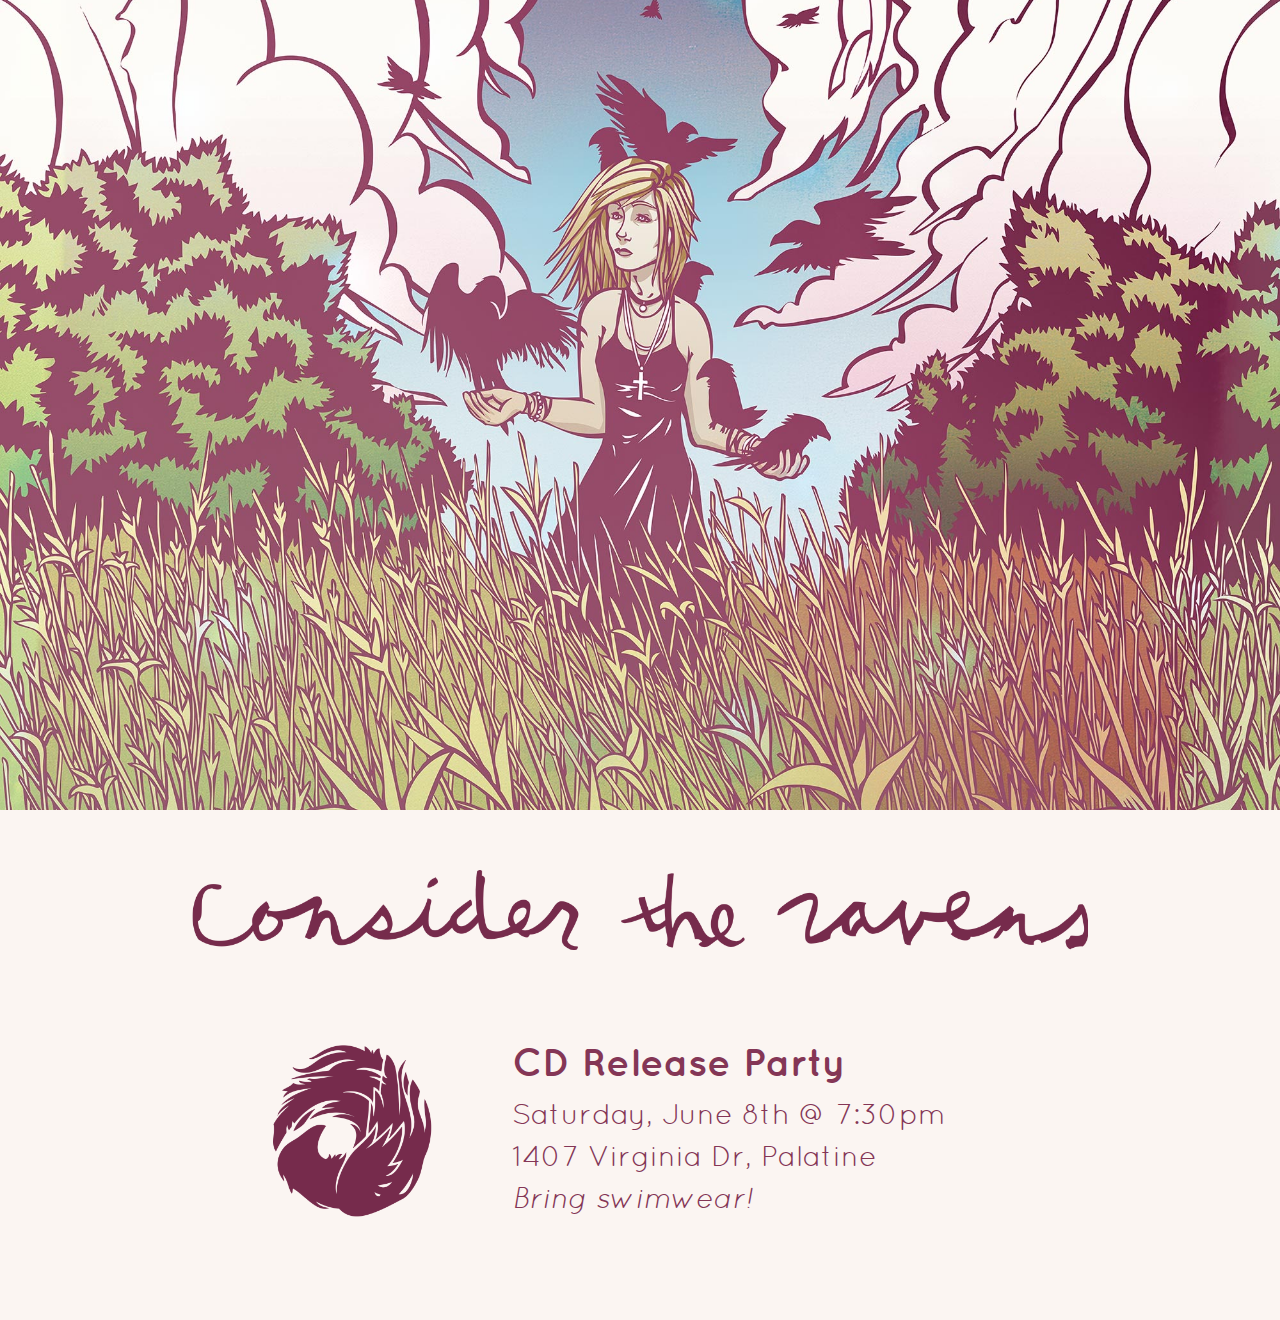
==== index.html @ 5309380f "Pool party announcement." ====
<!DOCTYPE html>
<html>
<head>
  <meta charset="utf-8">
  <meta http-equiv="X-UA-Compatible" content="IE=edge,chrome=1">
  <title>Consider The Ravens</title>
  <meta name="description" content="A free XMPP chat client for the web">
  <meta name="viewport" content="width=device-width">
  <link rel="stylesheet" href="public/stylesheets/reset.css">
  <link rel="stylesheet" href="public/stylesheets/main.css">
</head>

<body>
  <div class="window">
  </div>

  <div class="content">
    <header>
      <img src="public/images/name.png" alt="ohai" />
    </header>

    <section>
      <h2>CD Release Party</h2>
      <p>Saturday, June 8th @ 7:30pm</p>
      <p>1407 Virginia Dr, Palatine</p>
      <p><em>Bring swimwear!</em></p>
    </section>

    <footer>
      <img src="public/images/logo.png" alt="ohai" />
    </footer>
  </div>

</body>
</html>
---- public/stylesheets/main.css ----
html, body {
  width: 100%;
  height: 100%;
}
body {
  background: url('../images/masthead.jpg') no-repeat center center fixed;
  background-size: cover;
  color: #843656;
  font-size: 15px;
  line-height: 1.3125rem;
}

/* TYPOGRAPHY
-------------------------------------------------------------------------*/

h2 {
  font-family: 'QuicksandBold', Helvetica, sans-serif;
  font-size: 1.8125rem;
  margin-bottom: 1rem;
}
em {
  font-family: 'QuicksandBookOblique', Helvetica, sans-serif;
}
p {
  font-size: 1.3125rem;
  font-family: 'QuicksandBook', Helvetica, sans-serif;
  line-height: 1.8125rem;
}

@media only screen and (min-width: 600px) {
  h2 {
    font-size: 2.625em;
    margin-bottom: 1.3125rem;
  }
  p {
    font-size: 1.8125rem;
    line-height: 2.625rem;
  }
}

/* LAYOUT
-------------------------------------------------------------------------*/

.window {
  width: 100%;
  height: 90%;
}
.content {
  background-color: #fbf5f2;
  width: 100%;
  text-align: center
}
header {
  padding-top: 1rem;
}
header img {
  width: 90%;
  height: auto;
  margin-top: 3%;
}
section {
  text-align: left;
  margin: 2.625rem auto 1.3125rem;
  width: 90%;
}
footer {
  padding: 2.625rem;
}
footer img {
  width: 20%;
  height: auto;
}

@media only screen and (min-width: 600px) {
  footer img {
    width: 25%;
  }
}

@media only screen and (min-width: 800px) {
  body {
    background: url('../images/masthead.jpg') no-repeat center 30% fixed;
    background-size: cover;
  }
  header {
    margin-bottom: 4%;
  }
  header img {
    width: 70%;
  }
  section {
    float: right;
    width: 60%;
  }
  footer {
    padding-top: 2.1rem;
    padding-left: 15%;
    padding-bottom: 6.0625rem;
  }
  footer img {
    width: 160px;
  }
}

@media only screen and (min-width: 800px) {

}

/* FONTS
-------------------------------------------------------------------------*/

@font-face {
  font-family: 'QuicksandLight';
  src: url('../fonts/Quicksand_Light-webfont.eot');
  src: url('../fonts/Quicksand_Light-webfont.eot?#iefix') format('embedded-opentype'),
       url('../fonts/Quicksand_Light-webfont.woff') format('woff'),
       url('../fonts/Quicksand_Light-webfont.ttf') format('truetype'),
       url('../fonts/Quicksand_Light-webfont.svg#QuicksandLight') format('svg');
  font-weight: normal;
  font-style: normal;
}
@font-face {
  font-family: 'QuicksandLightOblique';
  src: url('../fonts/Quicksand_Light_Oblique-webfont.eot');
  src: url('../fonts/Quicksand_Light_Oblique-webfont.eot?#iefix') format('embedded-opentype'),
       url('../fonts/Quicksand_Light_Oblique-webfont.woff') format('woff'),
       url('../fonts/Quicksand_Light_Oblique-webfont.ttf') format('truetype'),
       url('../fonts/Quicksand_Light_Oblique-webfont.svg#QuicksandLightOblique') format('svg');
  font-weight: normal;
  font-style: normal;
}
@font-face {
  font-family: 'QuicksandBook';
  src: url('../fonts/Quicksand_Book-webfont.eot');
  src: url('../fonts/Quicksand_Book-webfont.eot?#iefix') format('embedded-opentype'),
       url('../fonts/Quicksand_Book-webfont.woff') format('woff'),
       url('../fonts/Quicksand_Book-webfont.ttf') format('truetype'),
       url('../fonts/Quicksand_Book-webfont.svg#QuicksandBook') format('svg');
  font-weight: normal;
  font-style: normal;
}
@font-face {
  font-family: 'QuicksandBookOblique';
  src: url('../fonts/Quicksand_Book_Oblique-webfont.eot');
  src: url('../fonts/Quicksand_Book_Oblique-webfont.eot?#iefix') format('embedded-opentype'),
       url('../fonts/Quicksand_Book_Oblique-webfont.woff') format('woff'),
       url('../fonts/Quicksand_Book_Oblique-webfont.ttf') format('truetype'),
       url('../fonts/Quicksand_Book_Oblique-webfont.svg#QuicksandBookOblique') format('svg');
  font-weight: normal;
  font-style: normal;
}
@font-face {
  font-family: 'QuicksandBold';
  src: url('../fonts/Quicksand_Bold-webfont.eot');
  src: url('../fonts/Quicksand_Bold-webfont.eot?#iefix') format('embedded-opentype'),
       url('../fonts/Quicksand_Bold-webfont.woff') format('woff'),
       url('../fonts/Quicksand_Bold-webfont.ttf') format('truetype'),
       url('../fonts/Quicksand_Bold-webfont.svg#QuicksandBold') format('svg');
  font-weight: normal;
  font-style: normal;
}
@font-face {
  font-family: 'QuicksandBoldOblique';
  src: url('../fonts/Quicksand_Bold_Oblique-webfont.eot');
  src: url('../fonts/Quicksand_Bold_Oblique-webfont.eot?#iefix') format('embedded-opentype'),
       url('../fonts/Quicksand_Bold_Oblique-webfont.woff') format('woff'),
       url('../fonts/Quicksand_Bold_Oblique-webfont.ttf') format('truetype'),
       url('../fonts/Quicksand_Bold_Oblique-webfont.svg#QuicksandBoldOblique') format('svg');
  font-weight: normal;
  font-style: normal;
}
@font-face {
  font-family: 'QuicksandDash';
  src: url('../fonts/Quicksand_Dash-webfont.eot');
  src: url('../fonts/Quicksand_Dash-webfont.eot?#iefix') format('embedded-opentype'),
       url('../fonts/Quicksand_Dash-webfont.woff') format('woff'),
       url('../fonts/Quicksand_Dash-webfont.ttf') format('truetype'),
       url('../fonts/Quicksand_Dash-webfont.svg#QuicksandDash') format('svg');
  font-weight: normal;
  font-style: normal;
}
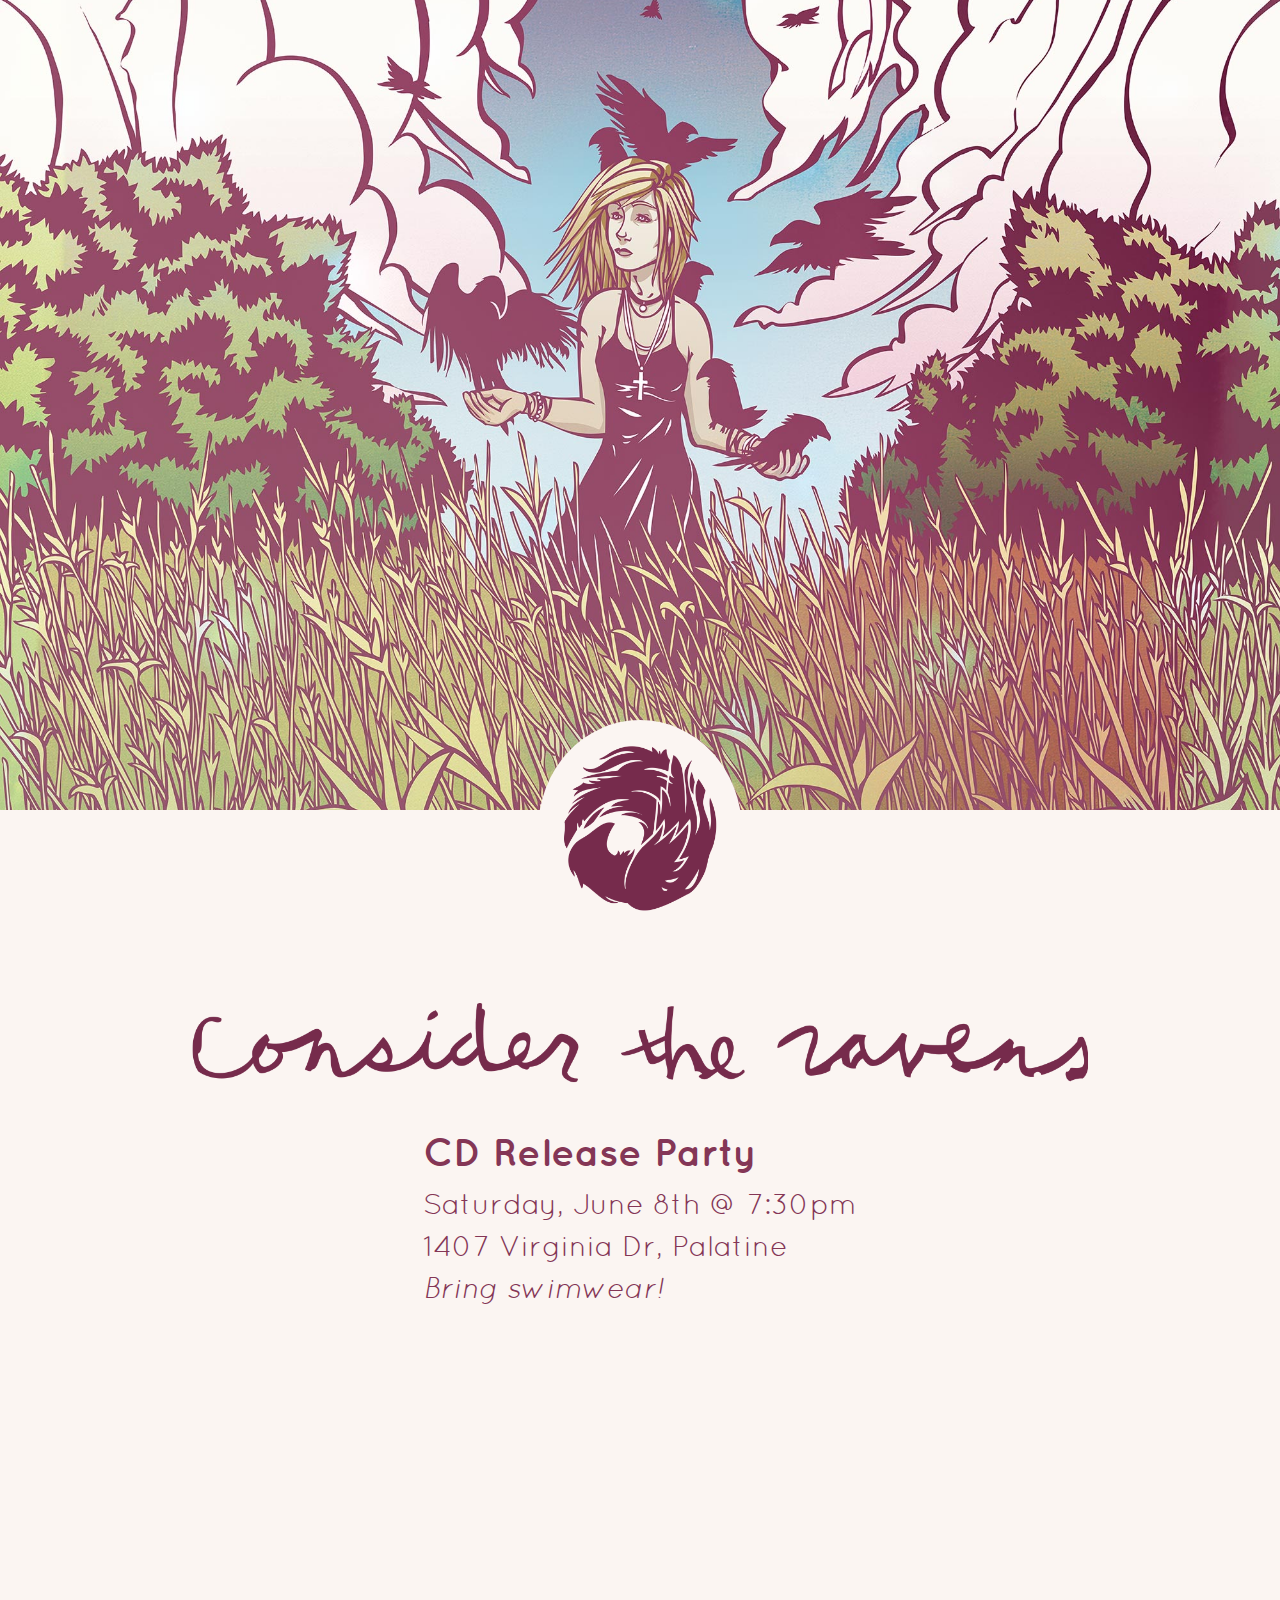
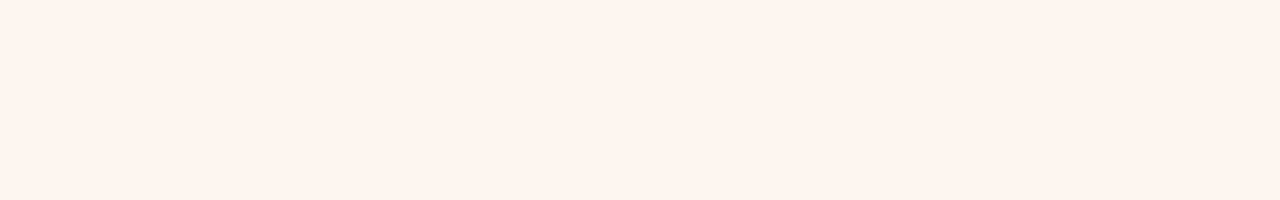
==== commit 116f626e: "Adjusted the size of the logo for different browser widths." ====
--- a/index.html
+++ b/index.html
@@ -15,6 +15,10 @@
   </div>
 
   <div class="content">
+    <figure>
+      <img src="public/images/logo.png" alt="ohai" />
+    </figure>
+
     <header>
       <img src="public/images/name.png" alt="ohai" />
     </header>
@@ -27,7 +31,6 @@
     </section>
 
     <footer>
-      <img src="public/images/logo.png" alt="ohai" />
     </footer>
   </div>
 
--- a/public/stylesheets/main.css
+++ b/public/stylesheets/main.css
@@ -42,38 +42,64 @@
 -------------------------------------------------------------------------*/
 
 .window {
+  height: 80%;
   width: 100%;
-  height: 90%;
 }
 .content {
   background-color: #fbf5f2;
+  height: 110%;
   width: 100%;
   text-align: center
 }
+figure {
+  background-color: #fbf5f2;
+  border-radius: 50%;
+  display: inline-block;
+  width: 3.9375rem;
+  margin-top: -2.3rem;
+  padding: 0.6875rem;
+}
+figure img {
+  height: auto;
+  width: 100%;
+}
 header {
-  padding-top: 1rem;
+  margin: 1rem 0 2.625rem;
 }
 header img {
+  height: auto;
   width: 90%;
-  height: auto;
   margin-top: 3%;
 }
 section {
+  margin: 2.625rem auto 1.3125rem;
   text-align: left;
-  margin: 2.625rem auto 1.3125rem;
   width: 90%;
 }
 footer {
   padding: 2.625rem;
 }
 footer img {
+  height: auto;
   width: 20%;
-  height: auto;
 }
 
 @media only screen and (min-width: 600px) {
+  .window {
+    height: 90%;
+  }
+  figure {
+    width: 12%;
+    padding: 2%;
+    margin-top: -7%;
+  }
   footer img {
     width: 25%;
+  }
+  section {
+    display: inline-block;
+    margin: 0 auto;
+    width: auto;
   }
 }
 
@@ -88,10 +114,6 @@
   header img {
     width: 70%;
   }
-  section {
-    float: right;
-    width: 60%;
-  }
   footer {
     padding-top: 2.1rem;
     padding-left: 15%;
@@ -100,10 +122,6 @@
   footer img {
     width: 160px;
   }
-}
-
-@media only screen and (min-width: 800px) {
-
 }
 
 /* FONTS
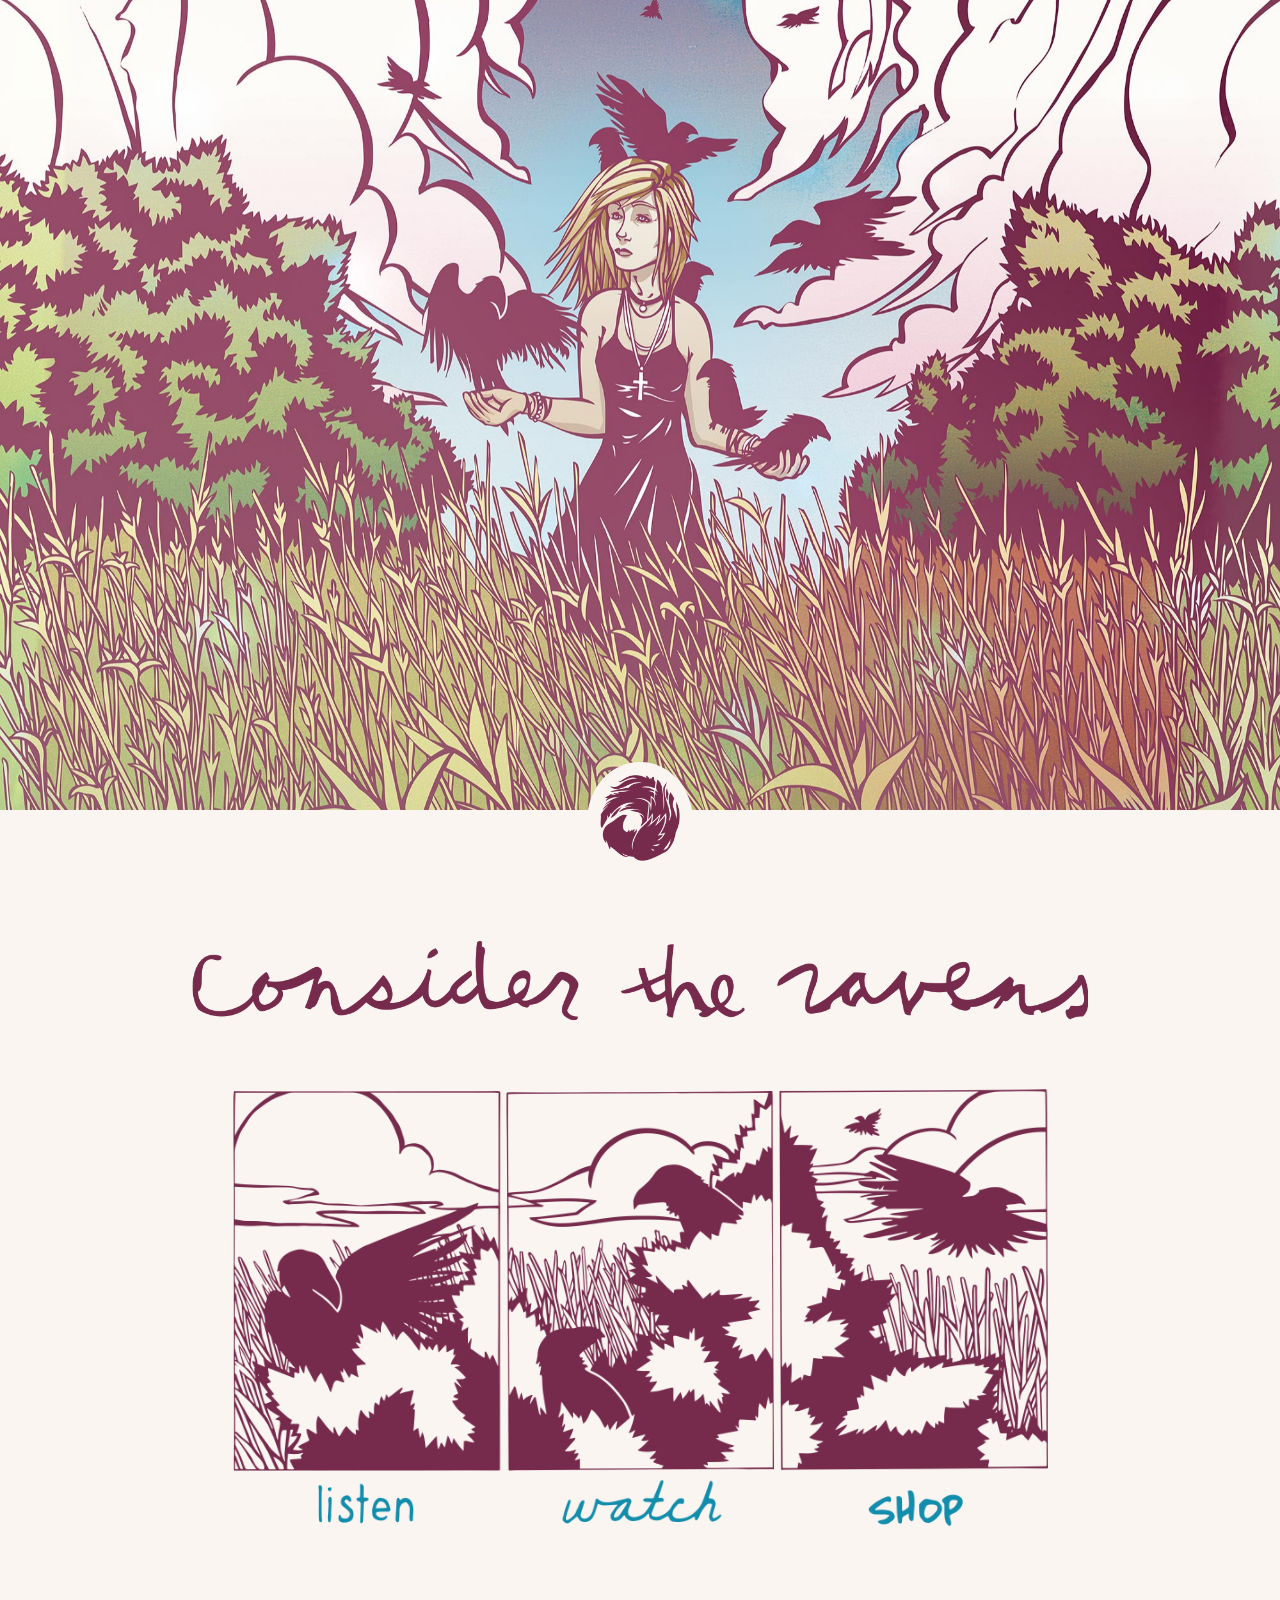
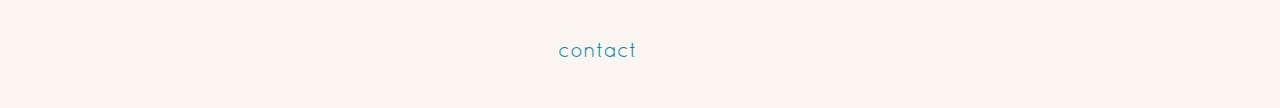
==== commit 458f671f: "Added a preloader for hover images." ====
--- a/index.html
+++ b/index.html
@@ -7,10 +7,15 @@
   <meta name="description" content="A free XMPP chat client for the web">
   <meta name="viewport" content="width=device-width">
   <link rel="stylesheet" href="public/stylesheets/reset.css">
-  <link rel="stylesheet" href="public/stylesheets/main.css">
+  <link rel="stylesheet" href="public/stylesheets/main.css?v=1">
+  <script src="http://ajax.googleapis.com/ajax/libs/jquery/2.0.0/jquery.min.js"></script>
+  <script src="./public/javascripts/scroll.js"></script>
 </head>
 
 <body>
+  <div class="background">
+  </div>
+
   <div class="window">
   </div>
 
@@ -20,18 +25,34 @@
     </figure>
 
     <header>
-      <img src="public/images/name.png" alt="ohai" />
+      <img src="public/images/name.png" alt="consider the ravens" />
     </header>
 
     <section>
-      <h2>CD Release Party</h2>
-      <p>Saturday, June 8th @ 7:30pm</p>
-      <p>1407 Virginia Dr, Palatine</p>
-      <p><em>Bring swimwear!</em></p>
+      <ul>
+        <li>
+          <a href="http://considertheravens.bandcamp.com" target="_blank" class="listen"></a>
+        </li>
+        <li>
+          <a href="http://www.youtube.com/user/considertheravens777/videos" target="_blank" class="watch"></a>
+        </li>
+        <li>
+          <a href="http://considertheravens.bigcartel.com/" target="_blank" class="shop"></a>
+        </li>
+      </ul>
     </section>
 
     <footer>
+      <p>
+        <a href="mailto:considertheravensband@gmail.com">contact</a>
+      </p>
     </footer>
+  </div>
+
+  <div class="preloader">
+    <img src="public/images/listen_hover.png" />
+    <img src="public/images/watch_hover.png" />
+    <img src="public/images/shop_hover.png" />
   </div>
 
 </body>
--- a/public/stylesheets/main.css
+++ b/public/stylesheets/main.css
@@ -3,9 +3,8 @@
   height: 100%;
 }
 body {
-  background: url('../images/masthead.jpg') no-repeat center center fixed;
-  background-size: cover;
   color: #843656;
+  font-family: 'QuicksandBook', Helvetica, sans-serif;
   font-size: 15px;
   line-height: 1.3125rem;
 }
@@ -22,9 +21,20 @@
   font-family: 'QuicksandBookOblique', Helvetica, sans-serif;
 }
 p {
-  font-size: 1.3125rem;
-  font-family: 'QuicksandBook', Helvetica, sans-serif;
+  font-size: 1rem;
   line-height: 1.8125rem;
+  text-align: left;
+}
+li {
+  font-size: 1.8125rem;
+  margin-bottom: 1.8125rem;
+}
+a {
+  color: #008cab;
+  text-decoration: none;
+}
+a:hover {
+  text-decoration: underline;
 }
 
 @media only screen and (min-width: 600px) {
@@ -33,23 +43,31 @@
     margin-bottom: 1.3125rem;
   }
   p {
-    font-size: 1.8125rem;
-    line-height: 2.625rem;
+    font-size: 1.3125rem;
+    text-align: center;
   }
 }
 
 /* LAYOUT
 -------------------------------------------------------------------------*/
 
+.background {
+  width: 100%;
+  height: 100%;
+  background: url('../images/masthead.jpg') no-repeat center 30% fixed;
+  background-size: cover;
+  position: fixed;
+}
 .window {
   height: 80%;
   width: 100%;
 }
 .content {
   background-color: #fbf5f2;
-  height: 110%;
-  width: 100%;
-  text-align: center
+  width: 100%;
+  text-align: center;
+  position: relative;
+  z-index: 9;
 }
 figure {
   background-color: #fbf5f2;
@@ -58,6 +76,8 @@
   width: 3.9375rem;
   margin-top: -2.3rem;
   padding: 0.6875rem;
+  position: relative;
+  z-index: 10;
 }
 figure img {
   height: auto;
@@ -76,51 +96,107 @@
   text-align: left;
   width: 90%;
 }
+a.listen:after {
+  content: 'listen';
+}
+a.watch:after {
+  content: 'watch';
+}
+a.shop:after {
+  content: 'shop';
+}
 footer {
-  padding: 2.625rem;
-}
-footer img {
-  height: auto;
-  width: 20%;
+  width: 90%;
+  padding: 1.3125rem 1.3125rem 2.625rem;
+}
+.preloader {
+  position: absolute;
+  left: -99999px;
 }
 
 @media only screen and (min-width: 600px) {
   .window {
     height: 90%;
   }
+  .content {
+  }
   figure {
-    width: 12%;
-    padding: 2%;
-    margin-top: -7%;
-  }
-  footer img {
-    width: 25%;
+    width: 5rem;
+    padding: 0.8rem;
+    margin-top: -3rem;
   }
   section {
     display: inline-block;
     margin: 0 auto;
-    width: auto;
+    width: 90%;
+  }
+  ul {
+    text-align: center;
+  }
+  li {
+    display: inline-block;
+    width: 30%;
+  }
+  li:last-child {
+    margin-right: 0;
+  }
+  li a {
+    background-repeat: no-repeat;
+    background-size: contain;
+    display: inline-block;
+    height: 350px;
+    width: 100%;
+  }
+  a.listen {
+    background-image: url('../images/listen.png');
+  }
+  a.listen:hover {
+    background-image: url('../images/listen_hover.png');
+  }
+  a.listen:after {
+    content: '';
+  }
+  a.watch {
+    background-image: url('../images/watch.png');
+  }
+  a.watch:hover {
+    background-image: url('../images/watch_hover.png');
+  }
+  a.watch:after {
+    content: '';
+  }
+  a.shop {
+    background-image: url('../images/shop.png');
+  }
+  a.shop:hover {
+    background-image: url('../images/shop_hover.png');
+  }
+  a.shop:after {
+    content: '';
   }
 }
 
 @media only screen and (min-width: 800px) {
-  body {
-    background: url('../images/masthead.jpg') no-repeat center 30% fixed;
-    background-size: cover;
-  }
   header {
     margin-bottom: 4%;
   }
   header img {
     width: 70%;
   }
-  footer {
-    padding-top: 2.1rem;
-    padding-left: 15%;
-    padding-bottom: 6.0625rem;
-  }
-  footer img {
-    width: 160px;
+  section {
+    width: 70%;
+  }
+}
+
+@media only screen and (min-width: 1000px) {
+  li a {
+    height: 500px;
+  }
+}
+
+@media only screen and (min-width: 1400px) {
+  li a {
+    height: 600px;
   }
 }
 
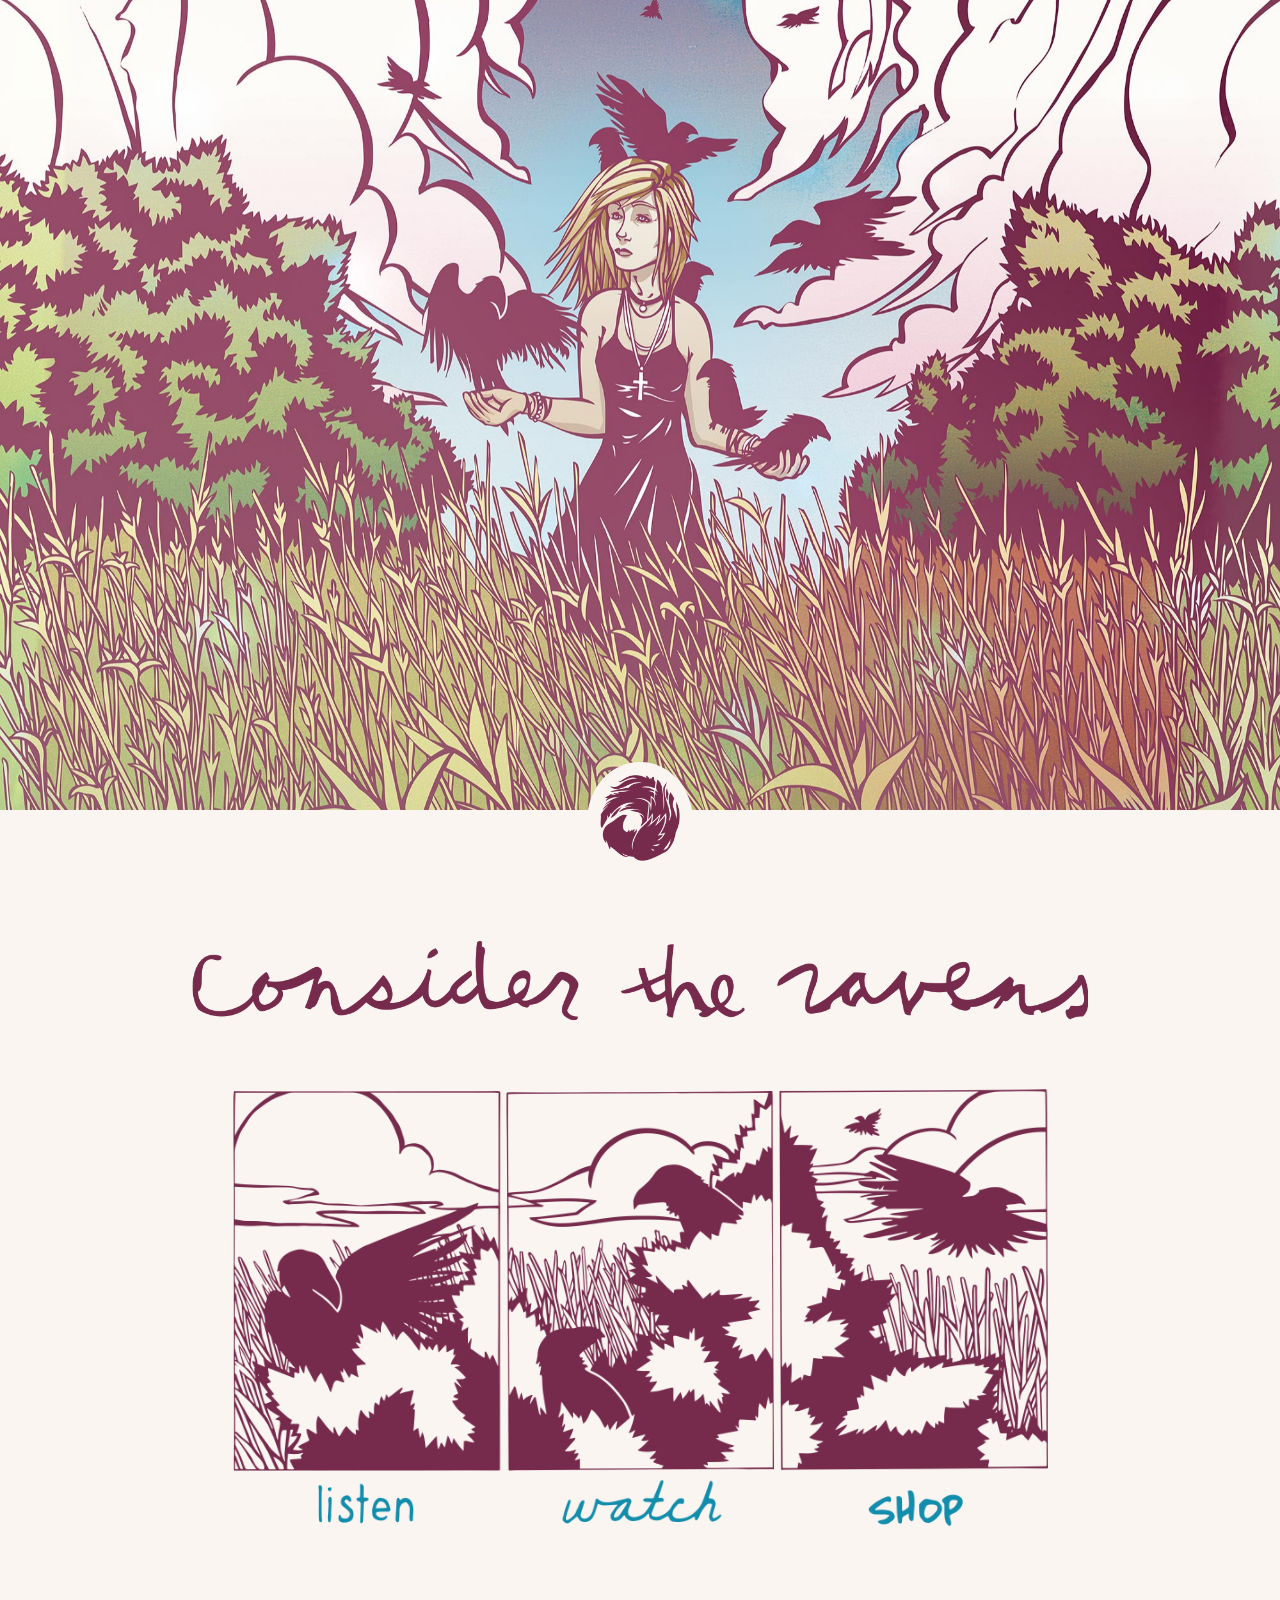
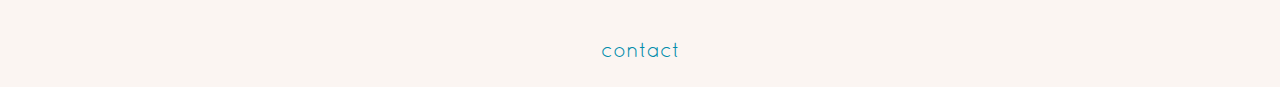
==== commit 60799af7: "Updated the background scolling thing." ====
--- a/index.html
+++ b/index.html
@@ -1,10 +1,11 @@
+
 <!DOCTYPE html>
 <html>
 <head>
   <meta charset="utf-8">
   <meta http-equiv="X-UA-Compatible" content="IE=edge,chrome=1">
   <title>Consider The Ravens</title>
-  <meta name="description" content="A free XMPP chat client for the web">
+  <meta name="description" content="Christian pop punk.">
   <meta name="viewport" content="width=device-width">
   <link rel="stylesheet" href="public/stylesheets/reset.css">
   <link rel="stylesheet" href="public/stylesheets/main.css?v=1">
@@ -21,11 +22,11 @@
 
   <div class="content">
     <figure>
-      <img src="public/images/logo.png" alt="ohai" />
+      <img src="public/images/logo.png" />
     </figure>
 
     <header>
-      <img src="public/images/name.png" alt="consider the ravens" />
+      <img src="public/images/name.png" />
     </header>
 
     <section>
--- a/public/stylesheets/main.css
+++ b/public/stylesheets/main.css
@@ -174,6 +174,10 @@
   a.shop:after {
     content: '';
   }
+  footer {
+    width: 100%;
+    padding: 1.3125rem 0;
+  }
 }
 
 @media only screen and (min-width: 800px) {
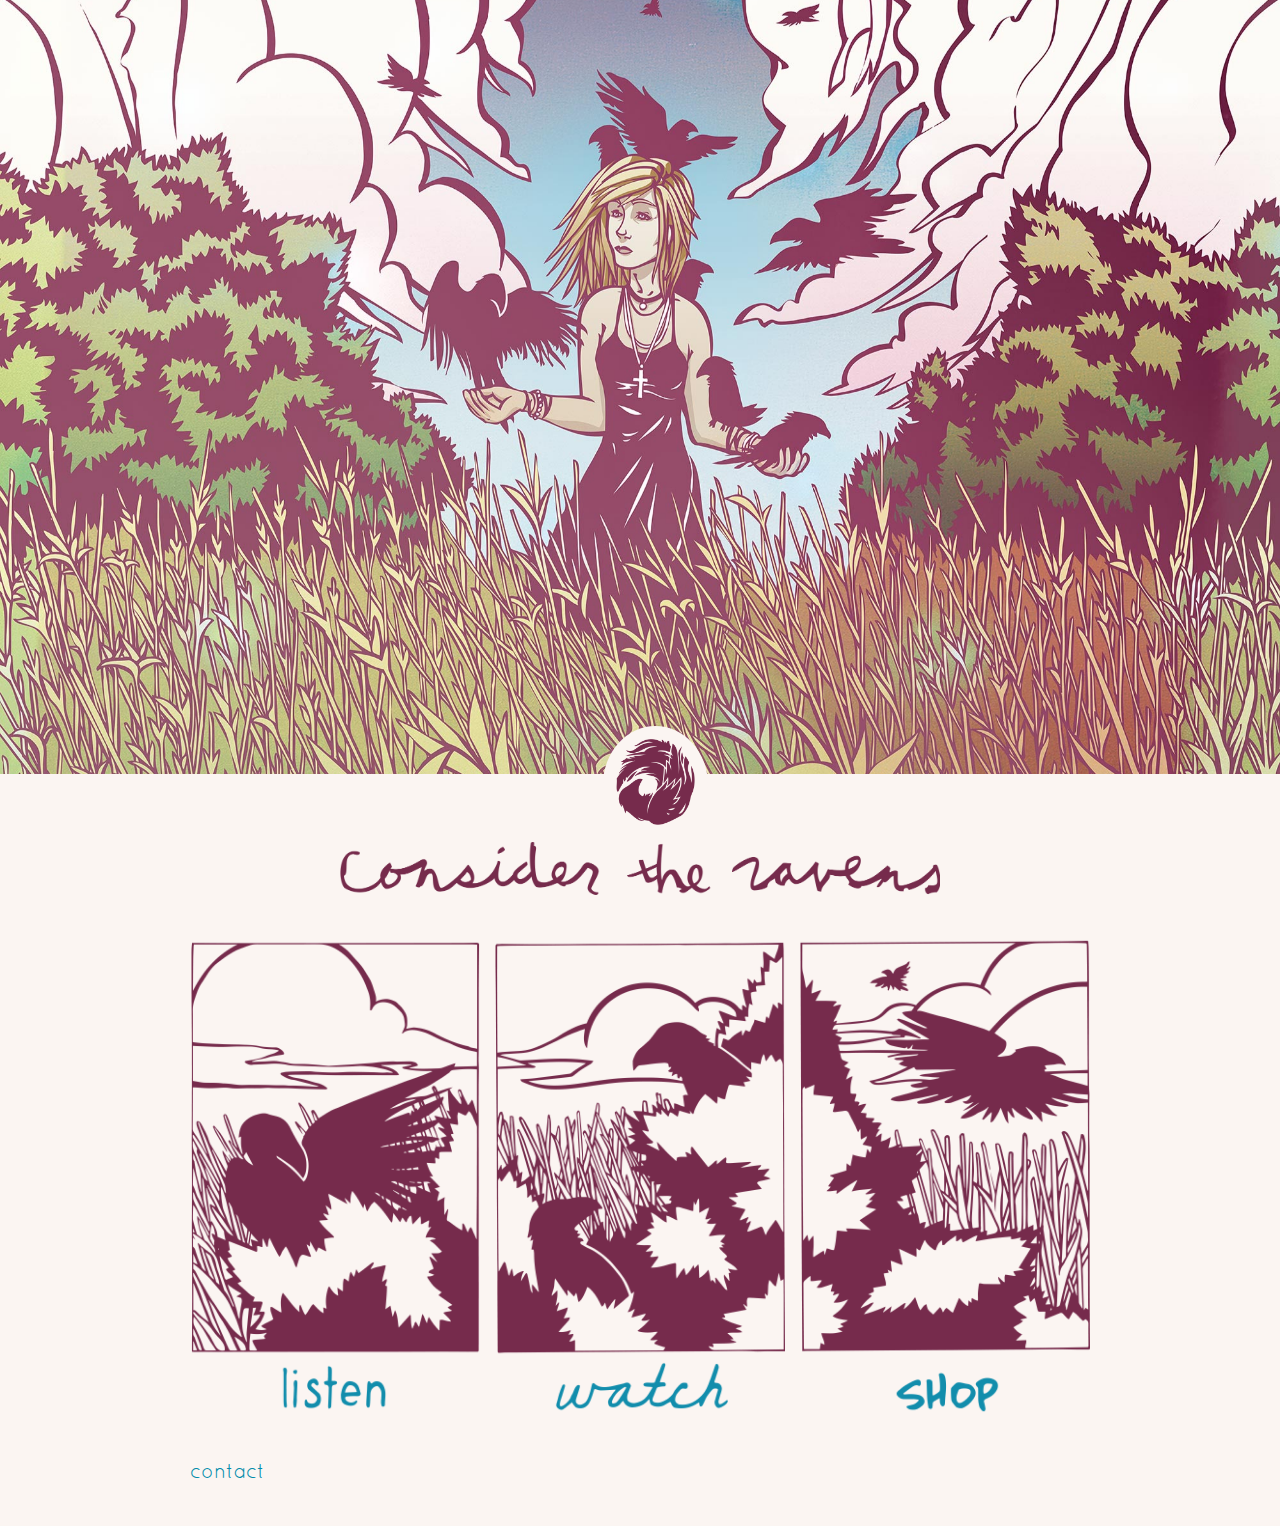
==== commit fe4173a8: "Introduced a major refactor to remove horizontal scroll." ====
--- a/index.html
+++ b/index.html
@@ -2,52 +2,39 @@
 <!DOCTYPE html>
 <html>
 <head>
+  <title>Consider The Ravens</title>
+  <meta name="description" content="Christian pop punk.">
   <meta charset="utf-8">
   <meta http-equiv="X-UA-Compatible" content="IE=edge,chrome=1">
-  <title>Consider The Ravens</title>
-  <meta name="description" content="Christian pop punk.">
-  <meta name="viewport" content="width=device-width">
-  <link rel="stylesheet" href="public/stylesheets/reset.css">
-  <link rel="stylesheet" href="public/stylesheets/main.css?v=1">
+  <meta name="viewport" content="width=device-width, initial-scale=1" />
+  <link rel="stylesheet" href="public/stylesheets/reset.css" type="text/css">
+  <link rel="stylesheet" href="public/stylesheets/main.css?v=1" type="text/css">
   <script src="http://ajax.googleapis.com/ajax/libs/jquery/2.0.0/jquery.min.js"></script>
   <script src="./public/javascripts/scroll.js"></script>
 </head>
 
 <body>
-  <div class="background">
-  </div>
-
-  <div class="window">
-  </div>
+  <div class="background"></div>
+  <div class="window"></div>
 
   <div class="content">
-    <figure>
-      <img src="public/images/logo.png" />
-    </figure>
+    <div class="container">
+      <figure><img src="public/images/logo.png" /></figure>
 
-    <header>
-      <img src="public/images/name.png" />
-    </header>
+      <header><img src="public/images/name.png" /></header>
 
-    <section>
-      <ul>
-        <li>
-          <a href="http://considertheravens.bandcamp.com" target="_blank" class="listen"></a>
-        </li>
-        <li>
-          <a href="http://www.youtube.com/user/considertheravens777/videos" target="_blank" class="watch"></a>
-        </li>
-        <li>
-          <a href="http://considertheravens.bigcartel.com/" target="_blank" class="shop"></a>
-        </li>
-      </ul>
-    </section>
+      <section>
+        <ul>
+          <li><a href="http://considertheravens.bandcamp.com" target="_blank" class="listen"></a></li>
+          <li><a href="http://www.youtube.com/user/considertheravens777/videos" target="_blank" class="watch"></a></li>
+          <li><a href="http://considertheravens.bigcartel.com/" target="_blank" class="shop"></a></li>
+        </ul>
+      </section>
 
-    <footer>
-      <p>
-        <a href="mailto:considertheravensband@gmail.com">contact</a>
-      </p>
-    </footer>
+      <footer>
+        <p><a href="mailto:considertheravensband@gmail.com">contact</a></p>
+      </footer>
+    </div>
   </div>
 
   <div class="preloader">
--- a/public/stylesheets/main.css
+++ b/public/stylesheets/main.css
@@ -2,205 +2,188 @@
   width: 100%;
   height: 100%;
 }
+
 body {
+  background-color: #fbf5f2;
   color: #843656;
   font-family: 'QuicksandBook', Helvetica, sans-serif;
   font-size: 15px;
   line-height: 1.3125rem;
-}
+  overflow-x: hidden;
+}
+
 
 /* TYPOGRAPHY
 -------------------------------------------------------------------------*/
 
-h2 {
-  font-family: 'QuicksandBold', Helvetica, sans-serif;
-  font-size: 1.8125rem;
-  margin-bottom: 1rem;
-}
-em {
-  font-family: 'QuicksandBookOblique', Helvetica, sans-serif;
-}
 p {
-  font-size: 1rem;
-  line-height: 1.8125rem;
-  text-align: left;
-}
-li {
-  font-size: 1.8125rem;
-  margin-bottom: 1.8125rem;
-}
+  font-size: 20px;
+}
+
 a {
   color: #008cab;
   text-decoration: none;
 }
+
 a:hover {
   text-decoration: underline;
 }
 
-@media only screen and (min-width: 600px) {
-  h2 {
-    font-size: 2.625em;
-    margin-bottom: 1.3125rem;
-  }
-  p {
-    font-size: 1.3125rem;
-    text-align: center;
-  }
-}
 
 /* LAYOUT
 -------------------------------------------------------------------------*/
 
 .background {
-  width: 100%;
-  height: 100%;
-  background: url('../images/masthead.jpg') no-repeat center 30% fixed;
+  width: 100vw;
+  height: 100vh;
+  background: url('../images/masthead.jpg') no-repeat center center fixed;
   background-size: cover;
   position: fixed;
-}
+  z-index: -1;
+}
+
 .window {
-  height: 80%;
-  width: 100%;
-}
+  width: 100vw;
+  height: 80vh;
+}
+
 .content {
   background-color: #fbf5f2;
-  width: 100%;
   text-align: center;
   position: relative;
-  z-index: 9;
-}
+}
+
+.container {
+  max-width: 900px;
+  width: 90%;
+  margin: 0 auto;
+  padding: 3.975rem 0 2.625rem;
+}
+
 figure {
   background-color: #fbf5f2;
   border-radius: 50%;
-  display: inline-block;
   width: 3.9375rem;
-  margin-top: -2.3rem;
   padding: 0.6875rem;
-  position: relative;
+  position: absolute;
+  top: -2.3rem;
+  left: 50%;
+  margin-left: -2.33125rem;
   z-index: 10;
 }
-figure img {
-  height: auto;
-  width: 100%;
-}
+
 header {
-  margin: 1rem 0 2.625rem;
-}
+  margin-bottom: 1.8125rem;
+}
+
 header img {
-  height: auto;
-  width: 90%;
-  margin-top: 3%;
-}
-section {
-  margin: 2.625rem auto 1.3125rem;
+  width: 600px;
+}
+
+ul {
+  display: flex;
+  flex-direction: row;
+  margin-bottom: 1.8125rem;
+}
+
+li {
+  flex: 1;
+  margin-right: 8px;
+}
+
+li:last-child {
+  margin-right: 0;
+}
+
+li a {
+  background-repeat: no-repeat;
+  background-size: contain;
+  display: block;
+  height: 180px;
+}
+
+a.listen {
+  background-image: url('../images/listen.png');
+}
+a.listen:hover {
+  background-image: url('../images/listen_hover.png');
+}
+a.watch {
+  background-image: url('../images/watch.png');
+}
+a.watch:hover {
+  background-image: url('../images/watch_hover.png');
+}
+a.shop {
+  background-image: url('../images/shop.png');
+}
+a.shop:hover {
+  background-image: url('../images/shop_hover.png');
+}
+
+footer {
   text-align: left;
-  width: 90%;
-}
-a.listen:after {
-  content: 'listen';
-}
-a.watch:after {
-  content: 'watch';
-}
-a.shop:after {
-  content: 'shop';
-}
-footer {
-  width: 90%;
-  padding: 1.3125rem 1.3125rem 2.625rem;
-}
+}
+
 .preloader {
   position: absolute;
   left: -99999px;
 }
 
+img {
+  max-width: 100%;
+}
+
+/* RESPONSIVE
+-------------------------------------------------------------------------*/
+
+@media only screen and (min-width: 500px) {
+  li a {
+    height: 230px;
+  }
+}
+
+@media only screen and (min-width: 500px) {
+  li a {
+    height: 280px;
+  }
+}
+
 @media only screen and (min-width: 600px) {
   .window {
-    height: 90%;
-  }
-  .content {
-  }
+    height: 86%;
+  }
+
   figure {
     width: 5rem;
     padding: 0.8rem;
-    margin-top: -3rem;
-  }
-  section {
-    display: inline-block;
-    margin: 0 auto;
-    width: 90%;
-  }
-  ul {
-    text-align: center;
-  }
+    top: -3rem;
+  }
+
+  li a {
+    height: 340px;
+  }
+}
+
+@media only screen and (min-width: 700px) {
   li {
-    display: inline-block;
-    width: 30%;
-  }
-  li:last-child {
-    margin-right: 0;
-  }
-  li a {
-    background-repeat: no-repeat;
-    background-size: contain;
-    display: inline-block;
-    height: 350px;
-    width: 100%;
-  }
-  a.listen {
-    background-image: url('../images/listen.png');
-  }
-  a.listen:hover {
-    background-image: url('../images/listen_hover.png');
-  }
-  a.listen:after {
-    content: '';
-  }
-  a.watch {
-    background-image: url('../images/watch.png');
-  }
-  a.watch:hover {
-    background-image: url('../images/watch_hover.png');
-  }
-  a.watch:after {
-    content: '';
-  }
-  a.shop {
-    background-image: url('../images/shop.png');
-  }
-  a.shop:hover {
-    background-image: url('../images/shop_hover.png');
-  }
-  a.shop:after {
-    content: '';
-  }
-  footer {
-    width: 100%;
-    padding: 1.3125rem 0;
+    margin-right: 15px;
+  }
+
+  li a {
+    height: 390px;
   }
 }
 
 @media only screen and (min-width: 800px) {
-  header {
-    margin-bottom: 4%;
-  }
-  header img {
-    width: 70%;
-  }
-  section {
-    width: 70%;
-  }
-}
-
-@media only screen and (min-width: 1000px) {
+  li a {
+    height: 440px;
+  }
+}
+
+@media only screen and (min-width: 900px) {
   li a {
     height: 500px;
-  }
-}
-
-@media only screen and (min-width: 1400px) {
-  li a {
-    height: 600px;
   }
 }
 
